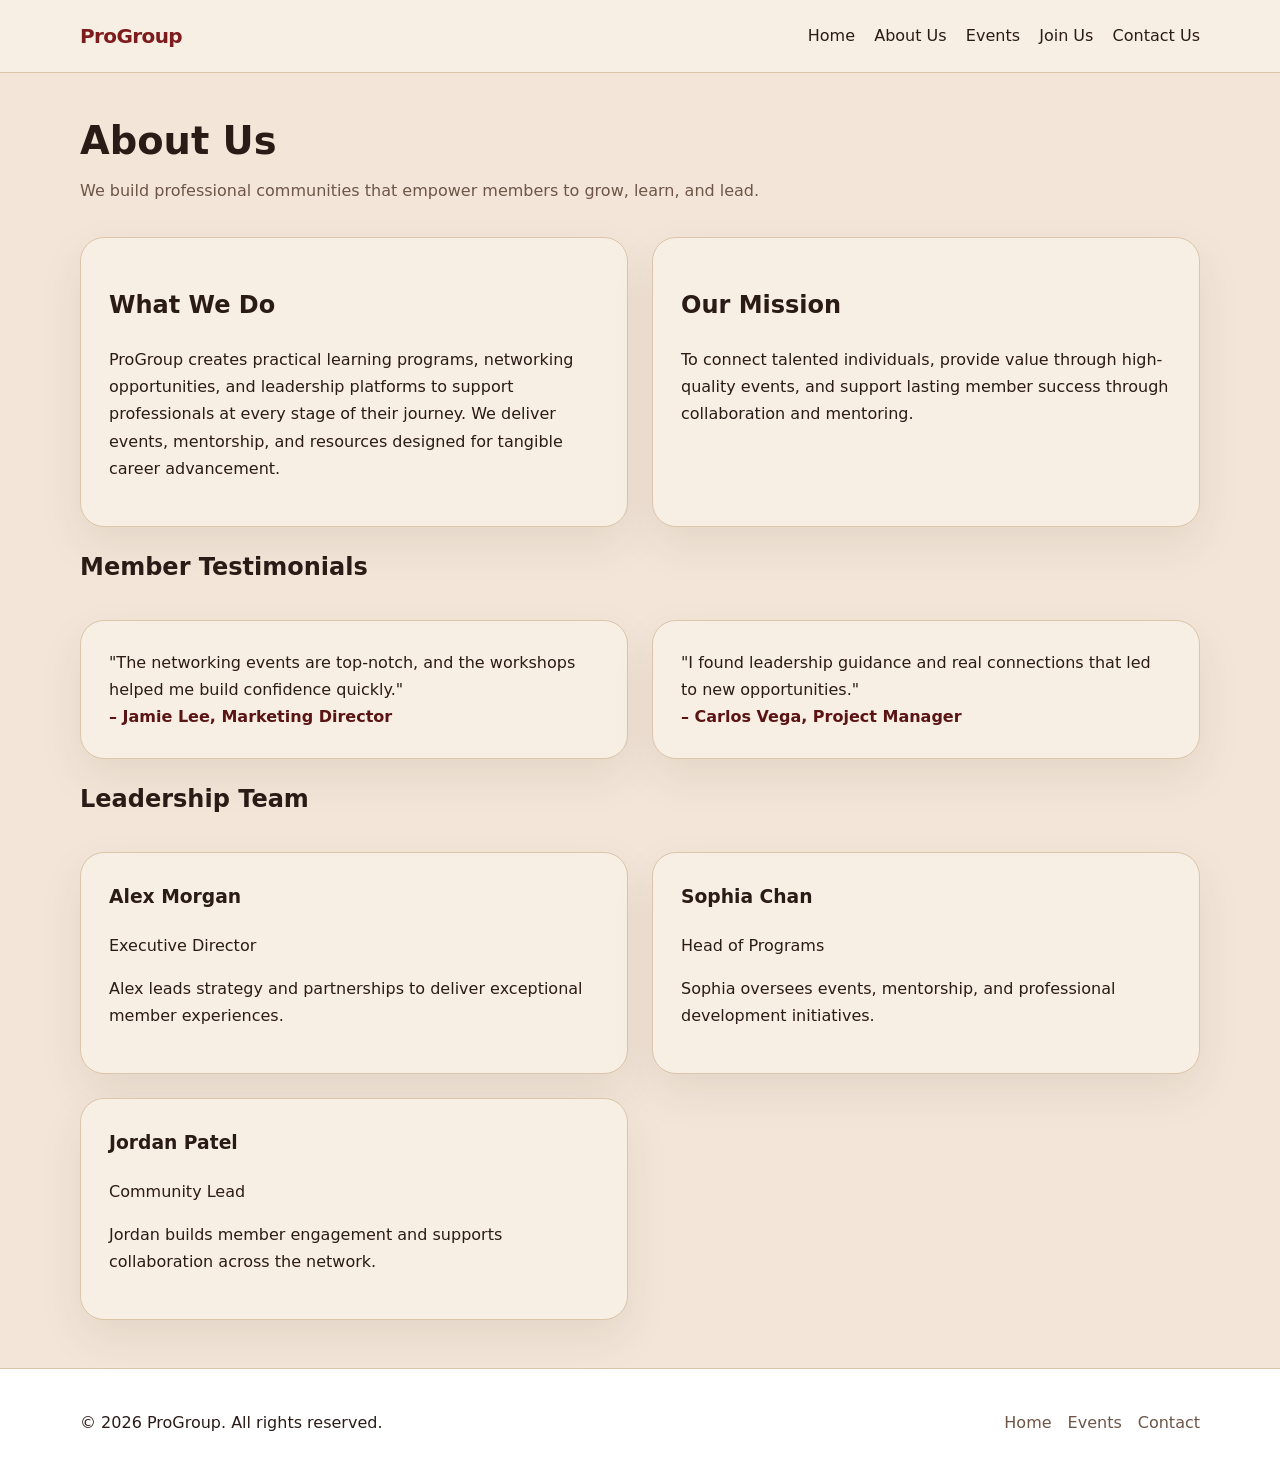
==== about.html @ 547cd1c5 "Upload 1 test" ====
<!DOCTYPE html>
<html lang="en">
<head>
  <meta charset="UTF-8" />
  <meta name="viewport" content="width=device-width, initial-scale=1.0" />
  <title>About Us - ProGroup</title>
  <link rel="stylesheet" href="styles.css" />
</head>
<body>
  <header class="site-header">
    <div class="container header-inner">
      <a href="index.html" class="brand">ProGroup</a>
      <button class="nav-toggle" aria-label="Open navigation menu">☰</button>
      <nav class="site-nav">
        <a href="index.html">Home</a>
        <a href="about.html">About Us</a>
        <a href="events.html">Events</a>
        <a href="join.html">Join Us</a>
        <a href="contact.html">Contact Us</a>
      </nav>
    </div>
  </header>

  <main class="container page-content">
    <section class="page-header">
      <h1>About Us</h1>
      <p>We build professional communities that empower members to grow, learn, and lead.</p>
    </section>

    <section class="info-grid">
      <div>
        <h2>What We Do</h2>
        <p>ProGroup creates practical learning programs, networking opportunities, and leadership platforms to support professionals at every stage of their journey. We deliver events, mentorship, and resources designed for tangible career advancement.</p>
      </div>
      <div>
        <h2>Our Mission</h2>
        <p>To connect talented individuals, provide value through high-quality events, and support lasting member success through collaboration and mentoring.</p>
      </div>
    </section>

    <section>
      <h2>Member Testimonials</h2>
      <div class="testimonial-list">
        <div class="testimonial-card">
          <p>"The networking events are top-notch, and the workshops helped me build confidence quickly."</p>
          <p class="testimonial-author">– Jamie Lee, Marketing Director</p>
        </div>
        <div class="testimonial-card">
          <p>"I found leadership guidance and real connections that led to new opportunities."</p>
          <p class="testimonial-author">– Carlos Vega, Project Manager</p>
        </div>
      </div>
    </section>

    <section>
      <h2>Leadership Team</h2>
      <div class="team-grid">
        <article class="team-member">
          <h3>Alex Morgan</h3>
          <p>Executive Director</p>
          <p>Alex leads strategy and partnerships to deliver exceptional member experiences.</p>
        </article>
        <article class="team-member">
          <h3>Sophia Chan</h3>
          <p>Head of Programs</p>
          <p>Sophia oversees events, mentorship, and professional development initiatives.</p>
        </article>
        <article class="team-member">
          <h3>Jordan Patel</h3>
          <p>Community Lead</p>
          <p>Jordan builds member engagement and supports collaboration across the network.</p>
        </article>
      </div>
    </section>
  </main>

  <footer class="site-footer">
    <div class="container footer-inner">
      <p>&copy; <span id="current-year"></span> ProGroup. All rights reserved.</p>
      <nav class="footer-nav">
        <a href="index.html">Home</a>
        <a href="events.html">Events</a>
        <a href="contact.html">Contact</a>
      </nav>
    </div>
  </footer>

  <script src="script.js"></script>
</body>
</html>
---- styles.css ----
:root {
  --bg: #f3e6d8;
  --surface: #f8efe4;
  --text: #2b1b16;
  --muted: #6d5547;
  --primary: #7d1c1c;
  --primary-dark: #5b1414;
  --accent: #c49f4f;
  --border: #dcc5a9;
  --shadow: 0 18px 45px rgba(45, 20, 12, 0.08);
}

* {
  box-sizing: border-box;
}

body {
  margin: 0;
  font-family: Inter, system-ui, -apple-system, BlinkMacSystemFont, "Segoe UI", sans-serif;
  color: var(--text);
  background: var(--bg);
  line-height: 1.7;
}

a {
  color: inherit;
  text-decoration: none;
}

img {
  max-width: 100%;
}

.container {
  width: min(1120px, calc(100% - 2rem));
  margin: 0 auto;
}

.site-header {
  background: var(--surface);
  border-bottom: 1px solid var(--border);
  position: sticky;
  top: 0;
  z-index: 10;
}

.header-inner {
  display: flex;
  align-items: center;
  justify-content: space-between;
  gap: 1rem;
  min-height: 72px;
}

.brand {
  font-weight: 700;
  letter-spacing: -0.03em;
  font-size: 1.25rem;
  color: var(--primary);
}

.site-nav {
  display: flex;
  align-items: center;
  gap: 1.2rem;
}

.site-nav a {
  color: var(--text);
  font-weight: 500;
}

.nav-toggle {
  display: none;
  border: none;
  background: transparent;
  font-size: 1.5rem;
  cursor: pointer;
  color: var(--text);
}

.hero {
  background: linear-gradient(180deg, rgba(196, 159, 79, 0.22) 0%, rgba(248, 239, 228, 0.9) 100%);
  padding: 5rem 0 3rem;
}

.hero-copy {
  max-width: 720px;
}

.eyebrow {
  color: var(--accent);
  font-weight: 700;
  text-transform: uppercase;
  letter-spacing: 0.12em;
  margin-bottom: 1rem;
}

h1 {
  font-size: clamp(2.5rem, 4vw, 4rem);
  margin: 0;
  line-height: 1.05;
}

.lead {
  color: var(--muted);
  font-size: 1.1rem;
  margin: 1.25rem 0 2rem;
}

.hero-actions {
  display: flex;
  flex-wrap: wrap;
  gap: 1rem;
}

.button {
  display: inline-flex;
  align-items: center;
  justify-content: center;
  padding: 0.95rem 1.5rem;
  border-radius: 999px;
  border: 1px solid transparent;
  font-weight: 600;
  transition: transform 0.2s ease, box-shadow 0.2s ease, background 0.2s ease;
}

.button:hover {
  transform: translateY(-1px);
}

.primary {
  background: var(--primary);
  color: #fff;
}

.primary:hover {
  background: var(--primary-dark);
}

.secondary {
  background: rgba(196, 159, 79, 0.14);
  color: var(--primary);
  border-color: rgba(196, 159, 79, 0.4);
}

.preview-section,
.feature-section,
.info-grid,
.events-list,
.team-grid,
.contact-grid,
.testimonial-list {
  display: grid;
  gap: 1.5rem;
}

.preview-section {
  grid-template-columns: 1fr 1fr;
  margin: 2.5rem auto;
}

.preview-item,
.event-card,
.team-member,
.testimonial-card,
.contact-details,
.contact-form,
.feature-section > div,
.info-grid > div {
  background: var(--surface);
  border: 1px solid var(--border);
  padding: 1.75rem;
  border-radius: 24px;
  box-shadow: var(--shadow);
}

.highlight-card {
  position: relative;
}

.tag {
  display: inline-flex;
  padding: 0.4rem 0.8rem;
  background: rgba(184, 145, 61, 0.14);
  color: var(--accent);
  font-size: 0.85rem;
  border-radius: 999px;
  margin-bottom: 1rem;
}

.page-content {
  padding: 3rem 0;
}

.page-header h1 {
  font-size: clamp(2rem, 3vw, 2.75rem);
  margin: 0;
}

.page-header p {
  margin: 1rem 0 0;
  color: var(--muted);
}

.info-grid,
.feature-section,
.testimonial-list,
.team-grid,
.contact-grid {
  margin-top: 2rem;
}

.info-grid,
.feature-section,
.team-grid,
.contact-grid {
  grid-template-columns: repeat(2, minmax(0, 1fr));
}

.testimonial-list {
  grid-template-columns: repeat(2, minmax(0, 1fr));
}

.event-card {
  display: grid;
  grid-template-columns: 90px 1fr;
  gap: 1.25rem;
  align-items: center;
}

.event-date {
  display: inline-flex;
  align-items: center;
  justify-content: center;
  width: 72px;
  height: 72px;
  background: var(--primary);
  color: #fff;
  border-radius: 18px;
  font-weight: 700;
  font-size: 1.1rem;
}

.testimonial-card p {
  margin: 0;
}

.testimonial-author {
  margin-top: 1rem;
  color: var(--primary-dark);
  font-weight: 700;
}

.team-member h3 {
  margin-top: 0;
}

.contact-grid {
  grid-template-columns: 1.2fr 1fr;
  align-items: start;
}

.contact-form label {
  display: block;
  margin-top: 1rem;
  font-weight: 600;
}

.contact-form input,
.contact-form textarea {
  width: 100%;
  margin-top: 0.5rem;
  padding: 0.95rem 1rem;
  border: 1px solid var(--border);
  border-radius: 16px;
  background: #f7ede3;
  color: var(--text);
}

.contact-form button {
  margin-top: 1.5rem;
}

.cta-banner {
  margin: 3rem 0 0;
  padding: 2rem 0;
  background: linear-gradient(90deg, rgba(196, 159, 79, 0.2), rgba(248, 239, 228, 0.95));
  border-radius: 28px;
}

.cta-banner .container {
  display: flex;
  align-items: center;
  justify-content: space-between;
  gap: 1rem;
}

.cta-banner h2 {
  margin: 0;
  font-size: 1.75rem;
}

.site-footer {
  padding: 1.5rem 0;
  border-top: 1px solid var(--border);
  background: #fff;
}

.footer-inner {
  display: flex;
  justify-content: space-between;
  gap: 1rem;
  align-items: center;
}

.footer-nav {
  display: flex;
  gap: 1rem;
}

.footer-nav a {
  color: var(--muted);
}

@media (max-width: 900px) {
  .preview-section,
  .info-grid,
  .feature-section,
  .testimonial-list,
  .team-grid,
  .contact-grid {
    grid-template-columns: 1fr;
  }

  .cta-banner .container {
    flex-direction: column;
    align-items: flex-start;
  }
}

@media (max-width: 720px) {
  .header-inner {
    flex-wrap: wrap;
  }

  .site-nav {
    width: 100%;
    flex-direction: column;
    gap: 0.75rem;
    display: none;
  }

  .site-nav.open {
    display: flex;
  }

  .nav-toggle {
    display: inline-flex;
  }

  .event-card {
    grid-template-columns: 1fr;
  }
}
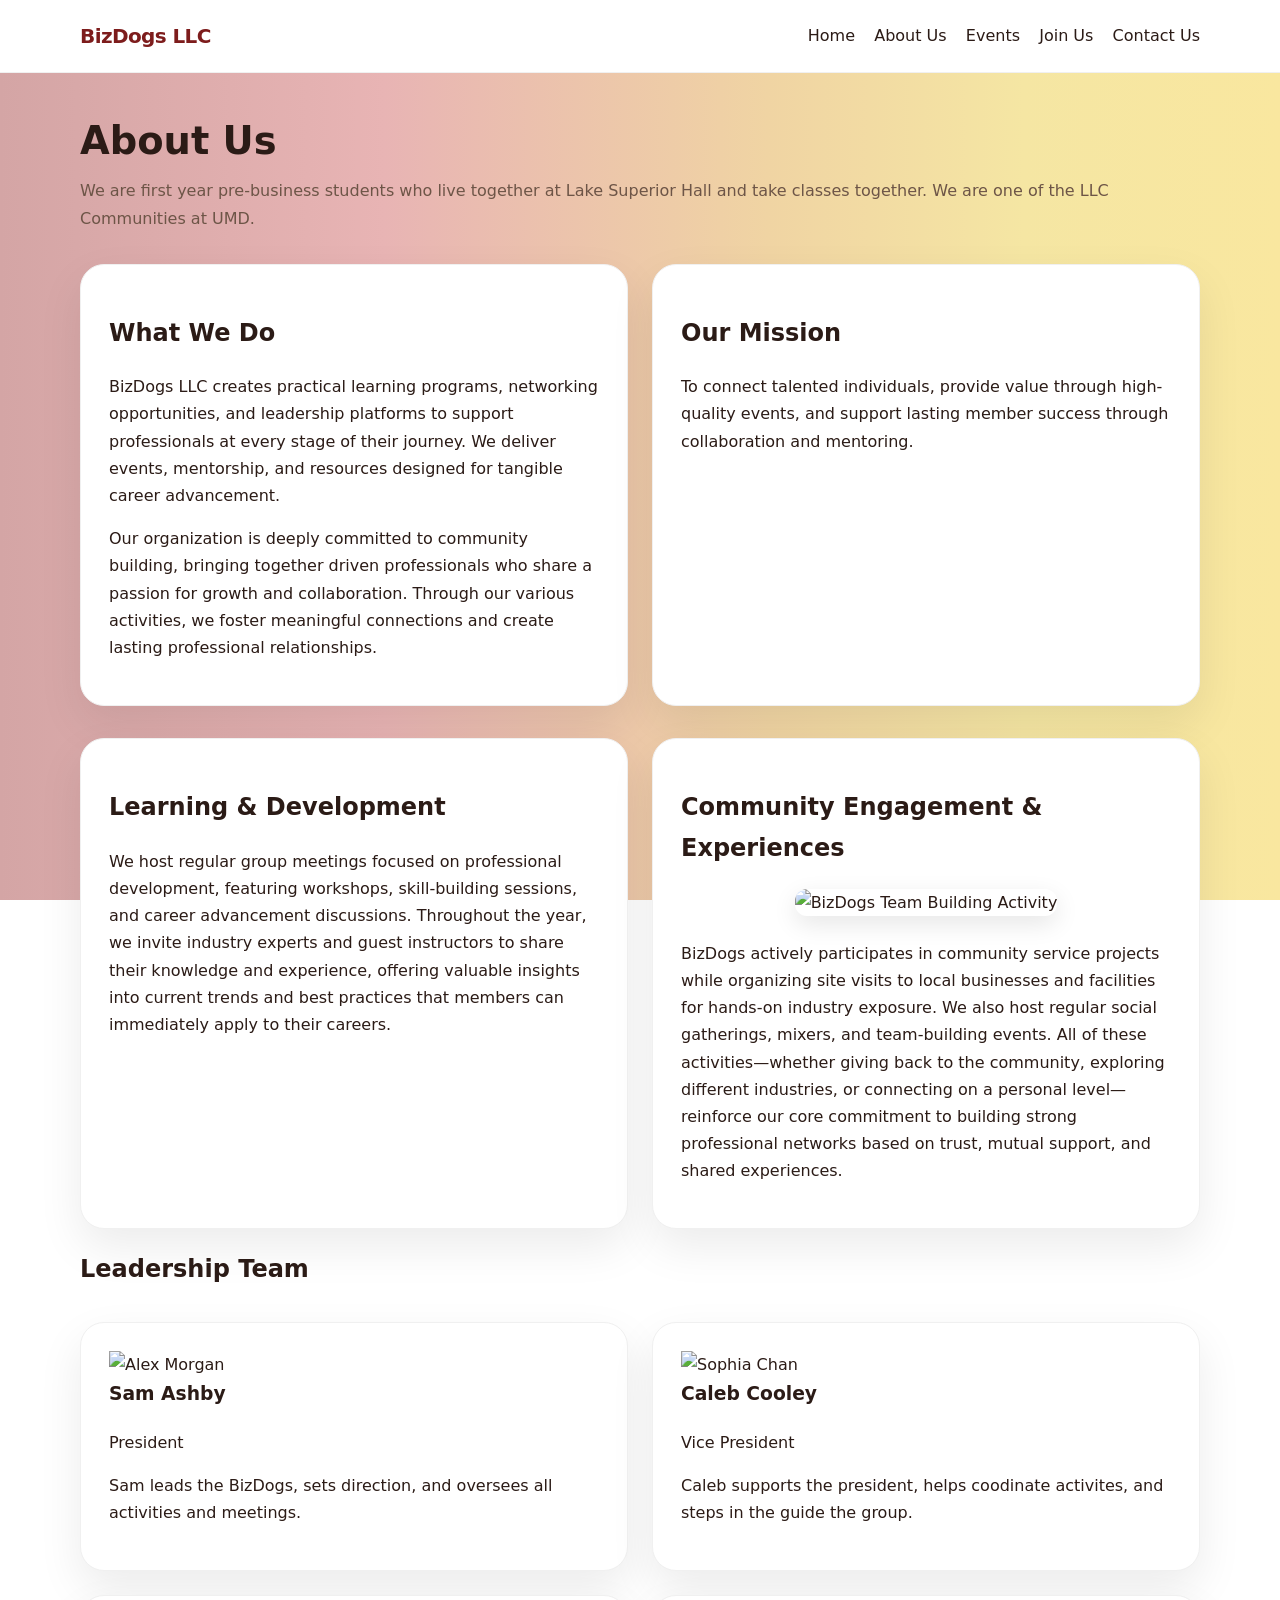
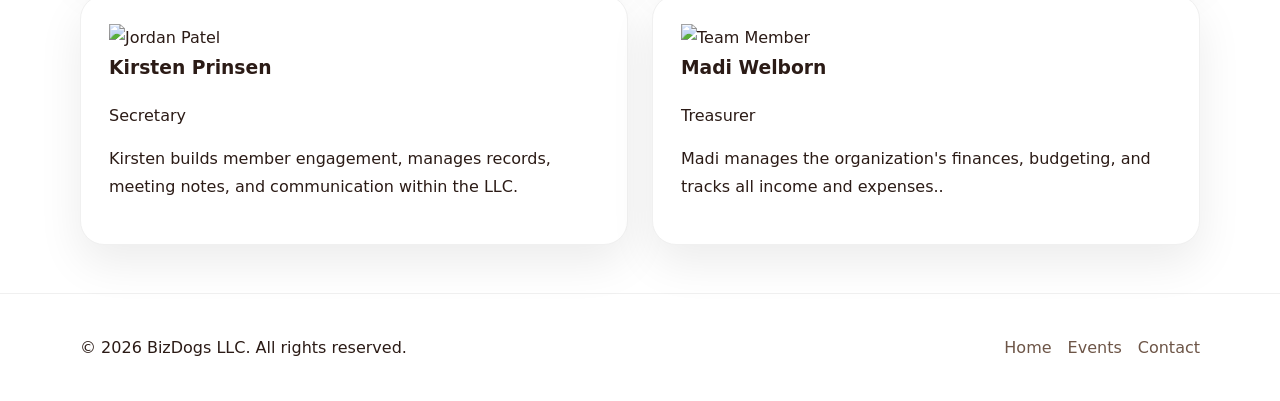
==== commit 65e83550: "Add files via upload" ====
--- a/about.html
+++ b/about.html
@@ -3,13 +3,13 @@
 <head>
   <meta charset="UTF-8" />
   <meta name="viewport" content="width=device-width, initial-scale=1.0" />
-  <title>About Us - ProGroup</title>
+  <title>About Us - BizDogs LLC</title>
   <link rel="stylesheet" href="styles.css" />
 </head>
 <body>
   <header class="site-header">
     <div class="container header-inner">
-      <a href="index.html" class="brand">ProGroup</a>
+      <a href="index.html" class="brand">BizDogs LLC</a>
       <button class="nav-toggle" aria-label="Open navigation menu">☰</button>
       <nav class="site-nav">
         <a href="index.html">Home</a>
@@ -24,13 +24,14 @@
   <main class="container page-content">
     <section class="page-header">
       <h1>About Us</h1>
-      <p>We build professional communities that empower members to grow, learn, and lead.</p>
+      <p>We are first year pre-business students who live together at Lake Superior Hall and take classes together. We are one of the LLC Communities at UMD.</p>
     </section>
 
     <section class="info-grid">
       <div>
         <h2>What We Do</h2>
-        <p>ProGroup creates practical learning programs, networking opportunities, and leadership platforms to support professionals at every stage of their journey. We deliver events, mentorship, and resources designed for tangible career advancement.</p>
+        <p>BizDogs LLC creates practical learning programs, networking opportunities, and leadership platforms to support professionals at every stage of their journey. We deliver events, mentorship, and resources designed for tangible career advancement.</p>
+        <p>Our organization is deeply committed to community building, bringing together driven professionals who share a passion for growth and collaboration. Through our various activities, we foster meaningful connections and create lasting professional relationships.</p>
       </div>
       <div>
         <h2>Our Mission</h2>
@@ -38,17 +39,17 @@
       </div>
     </section>
 
-    <section>
-      <h2>Member Testimonials</h2>
-      <div class="testimonial-list">
-        <div class="testimonial-card">
-          <p>"The networking events are top-notch, and the workshops helped me build confidence quickly."</p>
-          <p class="testimonial-author">– Jamie Lee, Marketing Director</p>
+    <section class="info-grid">
+      <div>
+        <h2>Learning & Development</h2>
+        <p>We host regular group meetings focused on professional development, featuring workshops, skill-building sessions, and career advancement discussions. Throughout the year, we invite industry experts and guest instructors to share their knowledge and experience, offering valuable insights into current trends and best practices that members can immediately apply to their careers.</p>
+      </div>
+      <div>
+        <h2>Community Engagement & Experiences</h2>
+        <div style="text-align: center; margin-bottom: 1.5rem;">
+          <img src="BizDog Images/BizDogs Team Building.png" alt="BizDogs Team Building Activity" style="max-width: 100%; height: auto; border-radius: 12px; box-shadow: 0 8px 25px rgba(0,0,0,0.1);">
         </div>
-        <div class="testimonial-card">
-          <p>"I found leadership guidance and real connections that led to new opportunities."</p>
-          <p class="testimonial-author">– Carlos Vega, Project Manager</p>
-        </div>
+        <p>BizDogs actively participates in community service projects while organizing site visits to local businesses and facilities for hands-on industry exposure. We also host regular social gatherings, mixers, and team-building events. All of these activities—whether giving back to the community, exploring different industries, or connecting on a personal level—reinforce our core commitment to building strong professional networks based on trust, mutual support, and shared experiences.</p>
       </div>
     </section>
 
@@ -56,19 +57,28 @@
       <h2>Leadership Team</h2>
       <div class="team-grid">
         <article class="team-member">
-          <h3>Alex Morgan</h3>
-          <p>Executive Director</p>
-          <p>Alex leads strategy and partnerships to deliver exceptional member experiences.</p>
+          <img src="BizDog%20Images/BizDogs%20President.png" alt="Alex Morgan" class="team-photo" />
+          <h3>Sam Ashby</h3>
+          <p>President</p>
+          <p>Sam leads the BizDogs, sets direction, and oversees all activities and meetings.</p>
         </article>
         <article class="team-member">
-          <h3>Sophia Chan</h3>
-          <p>Head of Programs</p>
-          <p>Sophia oversees events, mentorship, and professional development initiatives.</p>
+          <img src="BizDog%20Images/BizDogs%20Vice%20President.png" alt="Sophia Chan" class="team-photo" />
+          <h3>Caleb Cooley</h3>
+          <p>Vice President</p>
+          <p>Caleb supports the president, helps coodinate activites, and steps in the guide the group.</p>
         </article>
         <article class="team-member">
-          <h3>Jordan Patel</h3>
-          <p>Community Lead</p>
-          <p>Jordan builds member engagement and supports collaboration across the network.</p>
+          <img src="BizDog%20Images/BizDogs%20Secretary.png" alt="Jordan Patel" class="team-photo" />
+          <h3>Kirsten Prinsen</h3>
+          <p>Secretary</p>
+          <p>Kirsten builds member engagement, manages records, meeting notes, and communication within the LLC.</p>
+        </article>
+        <article class="team-member">
+          <img src="BizDog%20Images/BizDogs%20Treasurer.png" alt="Team Member" class="team-photo" />
+          <h3>Madi Welborn</h3>
+          <p>Treasurer</p>
+          <p>Madi manages the organization's finances, budgeting, and tracks all income and expenses..</p>
         </article>
       </div>
     </section>
@@ -76,7 +86,7 @@
 
   <footer class="site-footer">
     <div class="container footer-inner">
-      <p>&copy; <span id="current-year"></span> ProGroup. All rights reserved.</p>
+      <p>&copy; <span id="current-year"></span> BizDogs LLC. All rights reserved.</p>
       <nav class="footer-nav">
         <a href="index.html">Home</a>
         <a href="events.html">Events</a>
--- a/styles.css
+++ b/styles.css
@@ -1,13 +1,13 @@
 :root {
-  --bg: #f3e6d8;
-  --surface: #f8efe4;
+  --bg: linear-gradient(90deg, #D4A5A5 0%, #E8B4B4 30%, #F0D4A3 60%, #F5E6A3 80%, #F9E79F 100%);
+  --surface: #ffffff;
   --text: #2b1b16;
   --muted: #6d5547;
   --primary: #7d1c1c;
   --primary-dark: #5b1414;
   --accent: #c49f4f;
-  --border: #dcc5a9;
-  --shadow: 0 18px 45px rgba(45, 20, 12, 0.08);
+  --border: #f0f0f0;
+  --shadow: 0 18px 45px rgba(0, 0, 0, 0.08);
 }
 
 * {
@@ -19,6 +19,8 @@
   font-family: Inter, system-ui, -apple-system, BlinkMacSystemFont, "Segoe UI", sans-serif;
   color: var(--text);
   background: var(--bg);
+  background-attachment: fixed;
+  min-height: 100vh;
   line-height: 1.7;
 }
 
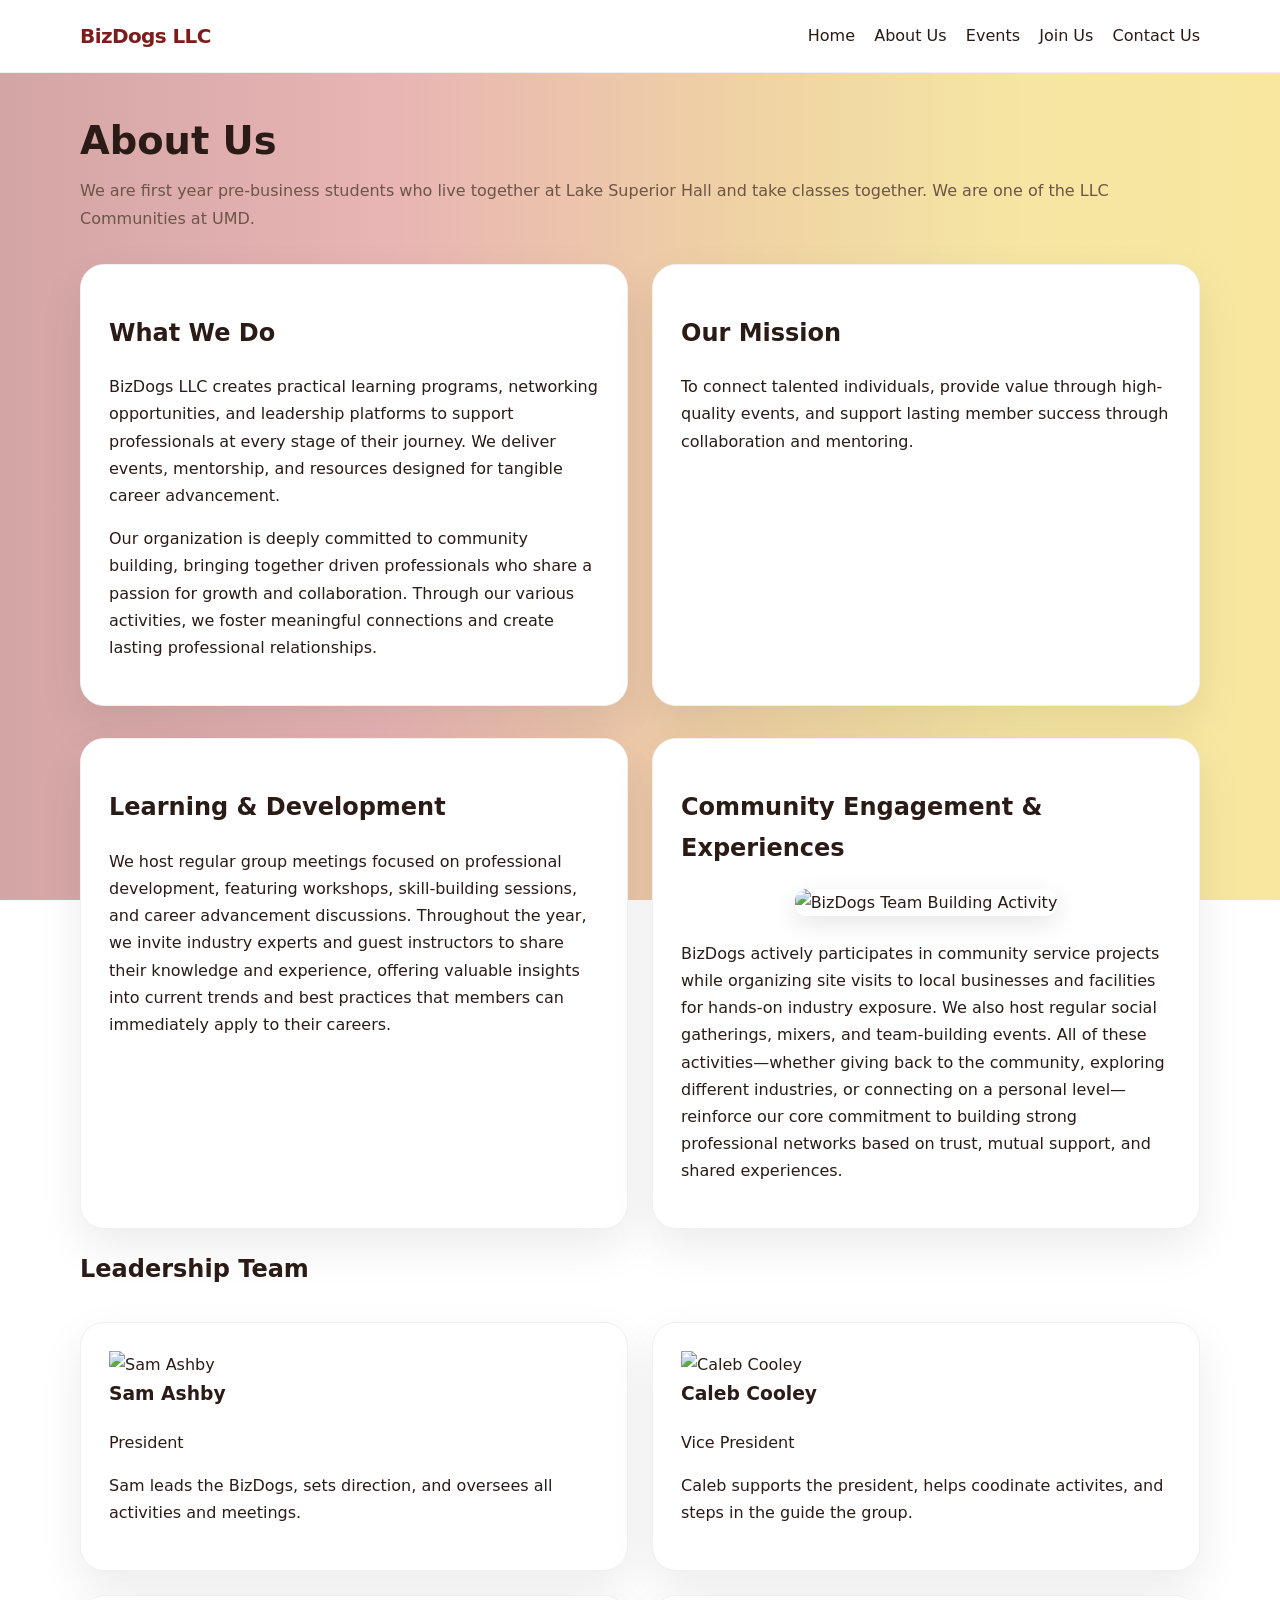
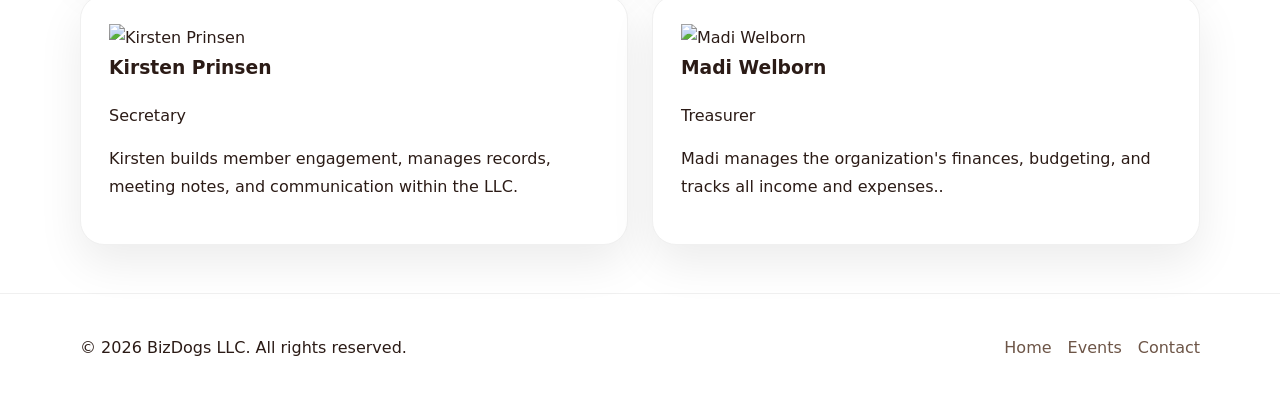
==== commit d6195f6f: "Add files via upload" ====
--- a/about.html
+++ b/about.html
@@ -47,7 +47,7 @@
       <div>
         <h2>Community Engagement & Experiences</h2>
         <div style="text-align: center; margin-bottom: 1.5rem;">
-          <img src="BizDog Images/BizDogs Team Building.png" alt="BizDogs Team Building Activity" style="max-width: 100%; height: auto; border-radius: 12px; box-shadow: 0 8px 25px rgba(0,0,0,0.1);">
+          <img src="bizdog-images/BizDogs_Team_Building.png" alt="BizDogs Team Building Activity" style="max-width: 100%; height: auto; border-radius: 12px; box-shadow: 0 8px 25px rgba(0,0,0,0.1);">
         </div>
         <p>BizDogs actively participates in community service projects while organizing site visits to local businesses and facilities for hands-on industry exposure. We also host regular social gatherings, mixers, and team-building events. All of these activities—whether giving back to the community, exploring different industries, or connecting on a personal level—reinforce our core commitment to building strong professional networks based on trust, mutual support, and shared experiences.</p>
       </div>
@@ -57,25 +57,25 @@
       <h2>Leadership Team</h2>
       <div class="team-grid">
         <article class="team-member">
-          <img src="BizDog%20Images/BizDogs%20President.png" alt="Alex Morgan" class="team-photo" />
+          <img src="bizdog-images/BizDogs_President.png" alt="Sam Ashby" class="team-photo" />
           <h3>Sam Ashby</h3>
           <p>President</p>
           <p>Sam leads the BizDogs, sets direction, and oversees all activities and meetings.</p>
         </article>
         <article class="team-member">
-          <img src="BizDog%20Images/BizDogs%20Vice%20President.png" alt="Sophia Chan" class="team-photo" />
+          <img src="bizdog-images/BizDogs_Vice_President.png" alt="Caleb Cooley" class="team-photo" />
           <h3>Caleb Cooley</h3>
           <p>Vice President</p>
           <p>Caleb supports the president, helps coodinate activites, and steps in the guide the group.</p>
         </article>
         <article class="team-member">
-          <img src="BizDog%20Images/BizDogs%20Secretary.png" alt="Jordan Patel" class="team-photo" />
+          <img src="bizdog-images/BizDogs_Secretary.png" alt="Kirsten Prinsen" class="team-photo" />
           <h3>Kirsten Prinsen</h3>
           <p>Secretary</p>
           <p>Kirsten builds member engagement, manages records, meeting notes, and communication within the LLC.</p>
         </article>
         <article class="team-member">
-          <img src="BizDog%20Images/BizDogs%20Treasurer.png" alt="Team Member" class="team-photo" />
+          <img src="bizdog-images/BizDogs_Treasurer.png" alt="Madi Welborn" class="team-photo" />
           <h3>Madi Welborn</h3>
           <p>Treasurer</p>
           <p>Madi manages the organization's finances, budgeting, and tracks all income and expenses..</p>
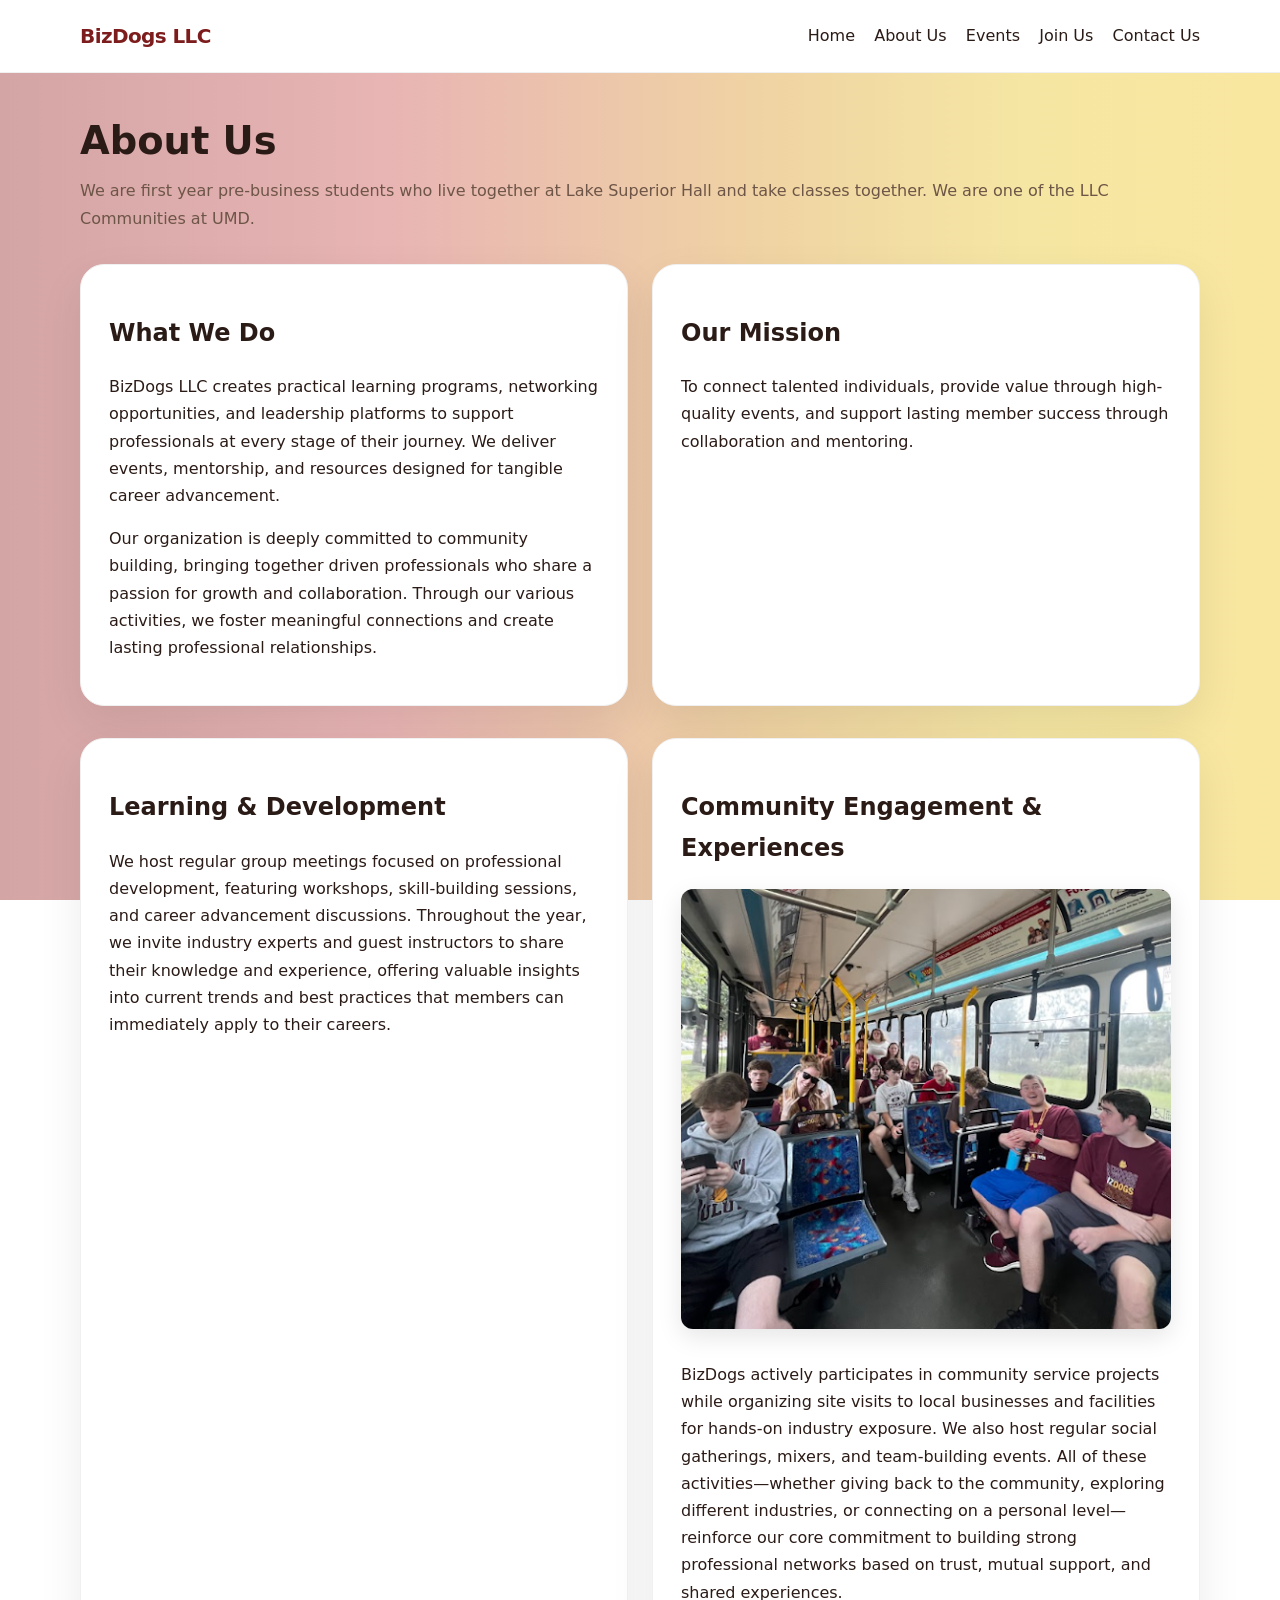
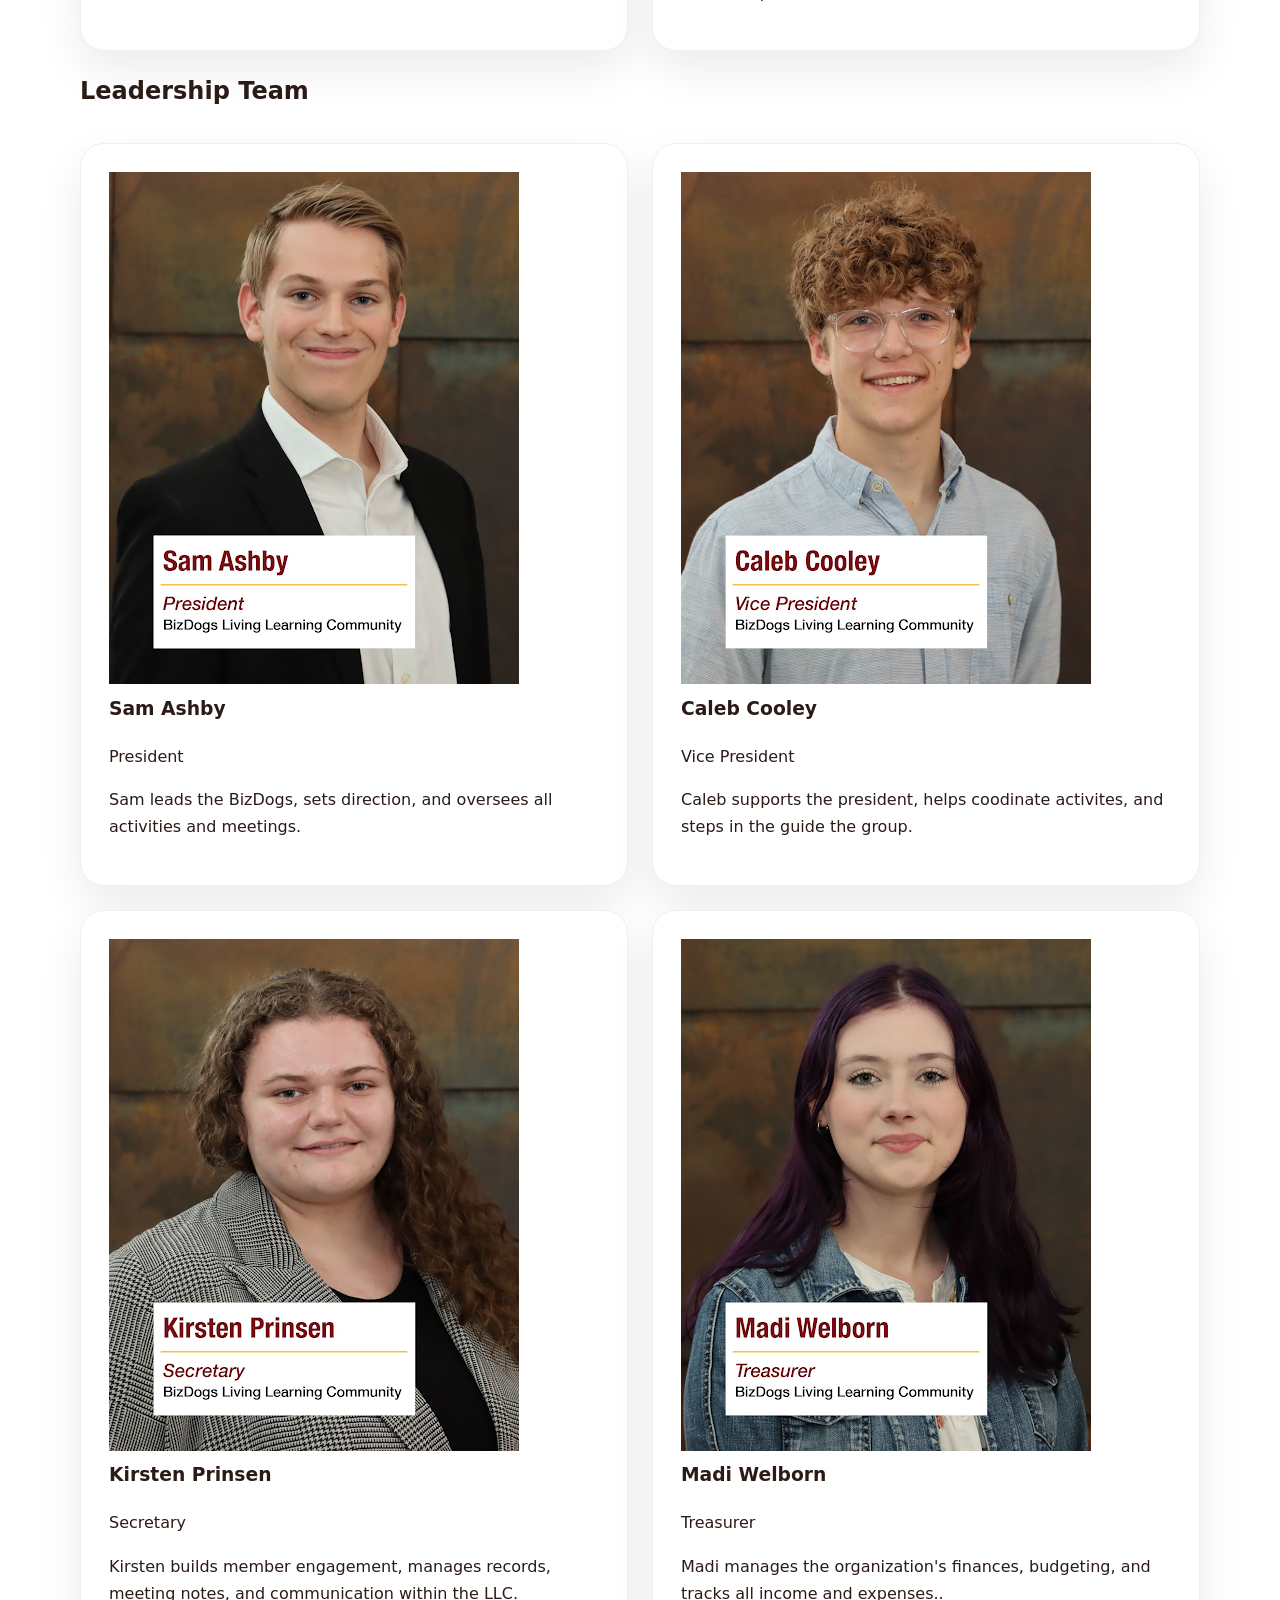
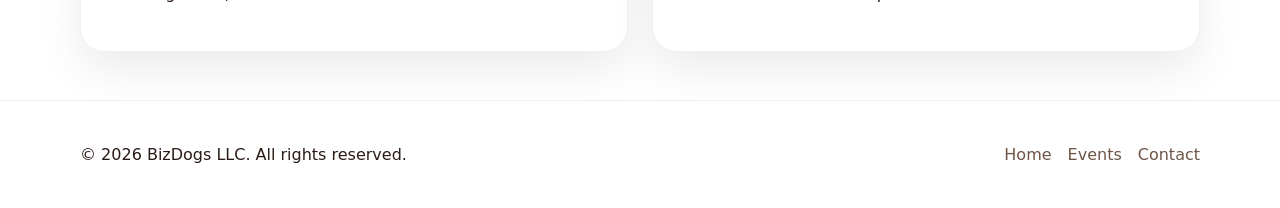
==== commit 8272d4ca: "Update image paths for team building and leadership" ====
--- a/about.html
+++ b/about.html
@@ -47,7 +47,7 @@
       <div>
         <h2>Community Engagement & Experiences</h2>
         <div style="text-align: center; margin-bottom: 1.5rem;">
-          <img src="bizdog-images/BizDogs_Team_Building.png" alt="BizDogs Team Building Activity" style="max-width: 100%; height: auto; border-radius: 12px; box-shadow: 0 8px 25px rgba(0,0,0,0.1);">
+          <img src="BizDogs_Team_Building.png" alt="BizDogs Team Building Activity" style="max-width: 100%; height: auto; border-radius: 12px; box-shadow: 0 8px 25px rgba(0,0,0,0.1);">
         </div>
         <p>BizDogs actively participates in community service projects while organizing site visits to local businesses and facilities for hands-on industry exposure. We also host regular social gatherings, mixers, and team-building events. All of these activities—whether giving back to the community, exploring different industries, or connecting on a personal level—reinforce our core commitment to building strong professional networks based on trust, mutual support, and shared experiences.</p>
       </div>
@@ -57,25 +57,25 @@
       <h2>Leadership Team</h2>
       <div class="team-grid">
         <article class="team-member">
-          <img src="bizdog-images/BizDogs_President.png" alt="Sam Ashby" class="team-photo" />
+          <img src="BizDogs_President.png" alt="Sam Ashby" class="team-photo" />
           <h3>Sam Ashby</h3>
           <p>President</p>
           <p>Sam leads the BizDogs, sets direction, and oversees all activities and meetings.</p>
         </article>
         <article class="team-member">
-          <img src="bizdog-images/BizDogs_Vice_President.png" alt="Caleb Cooley" class="team-photo" />
+          <img src="BizDogs_Vice_President.png" alt="Caleb Cooley" class="team-photo" />
           <h3>Caleb Cooley</h3>
           <p>Vice President</p>
           <p>Caleb supports the president, helps coodinate activites, and steps in the guide the group.</p>
         </article>
         <article class="team-member">
-          <img src="bizdog-images/BizDogs_Secretary.png" alt="Kirsten Prinsen" class="team-photo" />
+          <img src="BizDogs_Secretary.png" alt="Kirsten Prinsen" class="team-photo" />
           <h3>Kirsten Prinsen</h3>
           <p>Secretary</p>
           <p>Kirsten builds member engagement, manages records, meeting notes, and communication within the LLC.</p>
         </article>
         <article class="team-member">
-          <img src="bizdog-images/BizDogs_Treasurer.png" alt="Madi Welborn" class="team-photo" />
+          <img src="BizDogs_Treasurer.png" alt="Madi Welborn" class="team-photo" />
           <h3>Madi Welborn</h3>
           <p>Treasurer</p>
           <p>Madi manages the organization's finances, budgeting, and tracks all income and expenses..</p>
